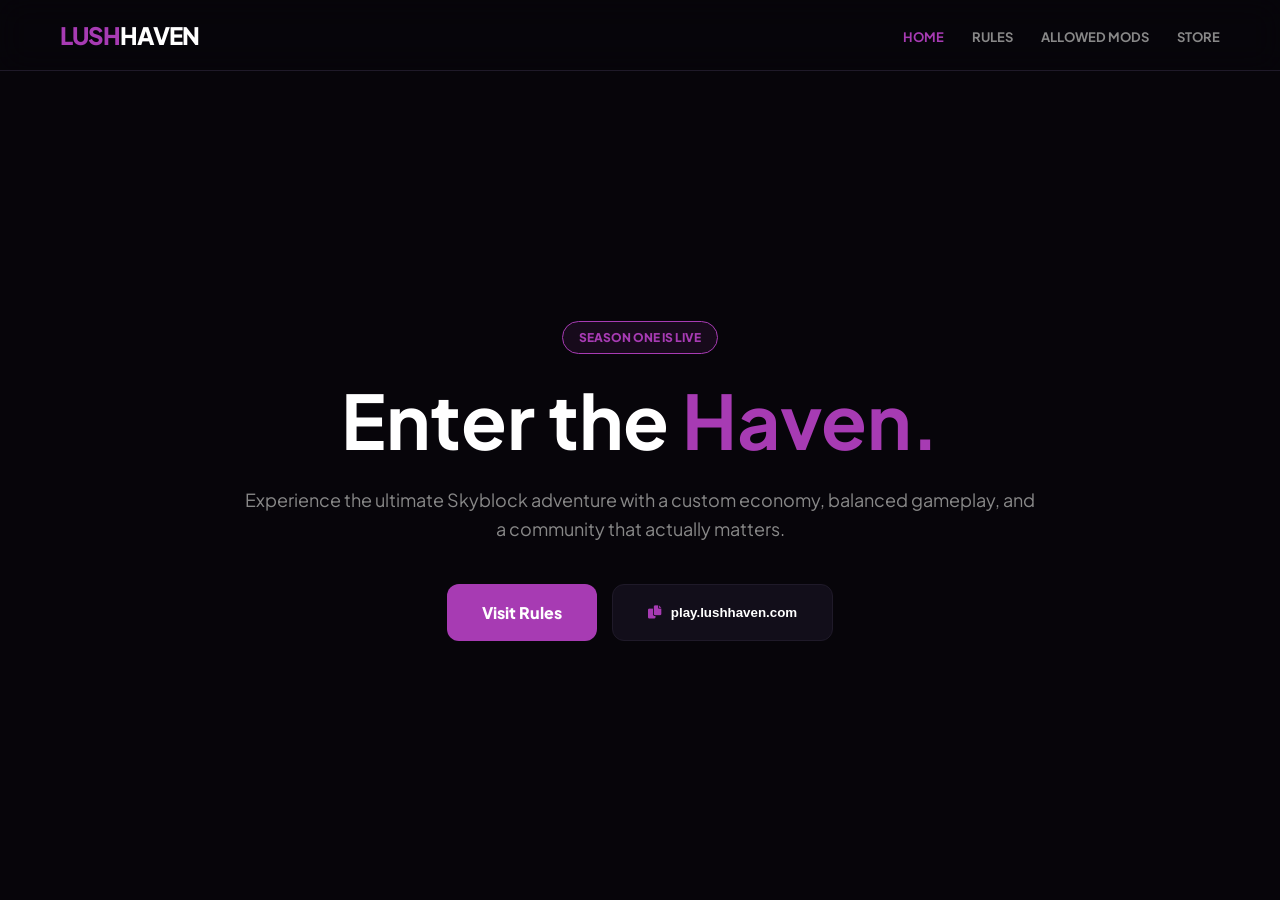
==== index.html @ f46dfab7 "Update index.html" ====
<!DOCTYPE html>
<html lang="en">
<head>
    <meta charset="UTF-8">
    <title>LushHaven | Home</title>
    <link rel="stylesheet" href="style.css">
    <link rel="stylesheet" href="https://cdnjs.cloudflare.com/ajax/libs/font-awesome/6.0.0/css/all.min.css">
</head>
<body>
<header>
    <div class="nav">
        <div class="logo"><span>LUSH</span>HAVEN</div>
        <div class="links">
            <a href="index.html" class="active">Home</a>
            <a href="rules.html">Rules</a>
            <a href="mods.html">Allowed Mods</a>
            <a href="https://lushhaven.tebex.io/">Store</a>
        </div>
    </div>
</header>
<main class="main-wrapper">
    <section class="hero-section">
        <div class="badge">SEASON ONE IS LIVE</div>
        <h1>Enter the <span>Haven.</span></h1>
        <p>Experience the ultimate Skyblock adventure with a custom economy, balanced gameplay, and a community that actually matters.</p>
        <div class="hero-btns">
            <a href="rules.html" class="btn-main">Visit Rules</a>
            <button class="btn-ip" onclick="copyIP()">
                <i class="fas fa-copy"></i>
                <span id="ipDisplay">play.lushhaven.com</span>
            </button>
        </div>
    </section>
</main>

<script>
    function copyIP() {
        const ip = "play.lushhaven.com";
        navigator.clipboard.writeText(ip);
        const display = document.getElementById('ipDisplay');
        display.innerText = "Copied!";
        setTimeout(() => { display.innerText = ip; }, 2000);
    }
</script>
</body>
</html>
---- style.css ----
@import url('https://fonts.googleapis.com/css2?family=Plus+Jakarta+Sans:wght@400;600;800&display=swap');

:root {
    --bg: #07050a;
    --card: #120e1a;
    --accent: #a73bb3;
    --text: #e0e0e0;
    --success: #2ecc71;
    --warning: #f1c40f;
    --danger: #e74c3c;
}

* { margin: 0; padding: 0; box-sizing: border-box; }

body {
    background-color: var(--bg);
    color: var(--text);
    font-family: 'Plus Jakarta Sans', sans-serif;
}

/* --- Navigation --- */
header {
    background: rgba(7, 5, 10, 0.8);
    backdrop-filter: blur(15px);
    border-bottom: 1px solid #1f1a29;
    position: sticky;
    top: 0;
    z-index: 1000;
}
.nav { max-width: 1200px; margin: 0 auto; display: flex; justify-content: space-between; padding: 20px; align-items: center; }
.logo { font-weight: 800; font-size: 24px; color: #ffffff; letter-spacing: -1px; }
.logo span { color: var(--accent); }
.links a { color: #888; text-decoration: none; margin-left: 25px; font-weight: 700; font-size: 13px; text-transform: uppercase; transition: 0.3s; }
.links a.active, .links a:hover { color: var(--accent); }

/* --- Hero (Index) --- */
.main-wrapper { min-height: calc(100vh - 80px); display: flex; flex-direction: column; justify-content: center; align-items: center; padding: 40px 20px; text-align: center; }
.badge { background: rgba(167, 59, 179, 0.1); color: var(--accent); padding: 8px 16px; border-radius: 50px; font-size: 12px; font-weight: 800; border: 1px solid var(--accent); margin-bottom: 25px; display: inline-block; }
.hero-section { max-width: 800px; }
.hero-section h1 { font-size: clamp(40px, 8vw, 75px); color: #fff; line-height: 1.1; margin-bottom: 25px; }
.hero-section h1 span { color: var(--accent); }
.hero-section p { font-size: 18px; color: #888; margin-bottom: 40px; line-height: 1.6; }

/* --- Button Grouping --- */
.hero-btns { display: flex; gap: 15px; justify-content: center; flex-wrap: wrap; }
.btn-main { background: var(--accent); color: #fff; padding: 18px 35px; border-radius: 12px; text-decoration: none; font-weight: 800; transition: 0.3s; cursor: pointer; border: none; font-family: inherit; }
.btn-ip { background: var(--card); color: #fff; border: 1px solid #1f1a29; padding: 18px 35px; border-radius: 12px; font-weight: 800; cursor: pointer; transition: 0.3s; display: flex; align-items: center; gap: 10px; }
.btn-ip:hover { border-color: var(--accent); background: #1a1425; }
.btn-ip i { color: var(--accent); }

/* --- Grids --- */
.container { max-width: 1100px; margin: 0 auto; padding: 60px 20px; }
.rules-header { text-align: center; margin-bottom: 50px; }
.rules-header h1 { font-size: 40px; color: #fff; margin-bottom: 10px; }
.rules-header h1 span { color: var(--accent); }
.tier-title { font-size: 12px; text-transform: uppercase; letter-spacing: 3px; margin: 40px 0 20px; font-weight: 800; display: flex; align-items: center; gap: 10px; }
.tier-title::after { content: ""; height: 1px; flex: 1; background: #1f1a29; }
.rule-grid { display: grid; grid-template-columns: repeat(auto-fill, minmax(280px, 1fr)); gap: 15px; }
.rule-node { background: var(--card); border: 1px solid #1f1a29; padding: 25px; border-radius: 15px; cursor: pointer; font-weight: 700; transition: 0.3s; text-align: center; }
.rule-node:hover { border-color: var(--accent); transform: translateY(-5px); }

/* --- Status & Modals --- */
.status-green-bg { border-bottom: 3px solid var(--success) !important; color: var(--success); }
.status-yellow-bg { border-bottom: 3px solid var(--warning) !important; color: var(--warning); }
.status-red-bg { border-bottom: 3px solid var(--danger) !important; color: var(--danger); }
.modal { display: none; position: fixed; z-index: 2000; left: 0; top: 0; width: 100%; height: 100%; background: rgba(0,0,0,0.9); backdrop-filter: blur(10px); justify-content: center; align-items: center; }
.modal-content { background: #120e1a; padding: 40px; border-radius: 20px; width: 90%; max-width: 500px; border: 1px solid #2a2438; text-align: center; }
.punishment-banner { padding: 20px; border-radius: 12px; margin: 20px 0; text-align: left; background: rgba(255,255,255,0.05); }
.banner-label { font-size: 10px; font-weight: 900; opacity: 0.6; display: block; margin-bottom: 5px; }
.banner-steps { font-weight: 700; color: #fff; }
.btn-close { background: var(--accent); color: #fff; border: none; padding: 12px 30px; border-radius: 8px; font-weight: 800; cursor: pointer; margin-top: 10px; }
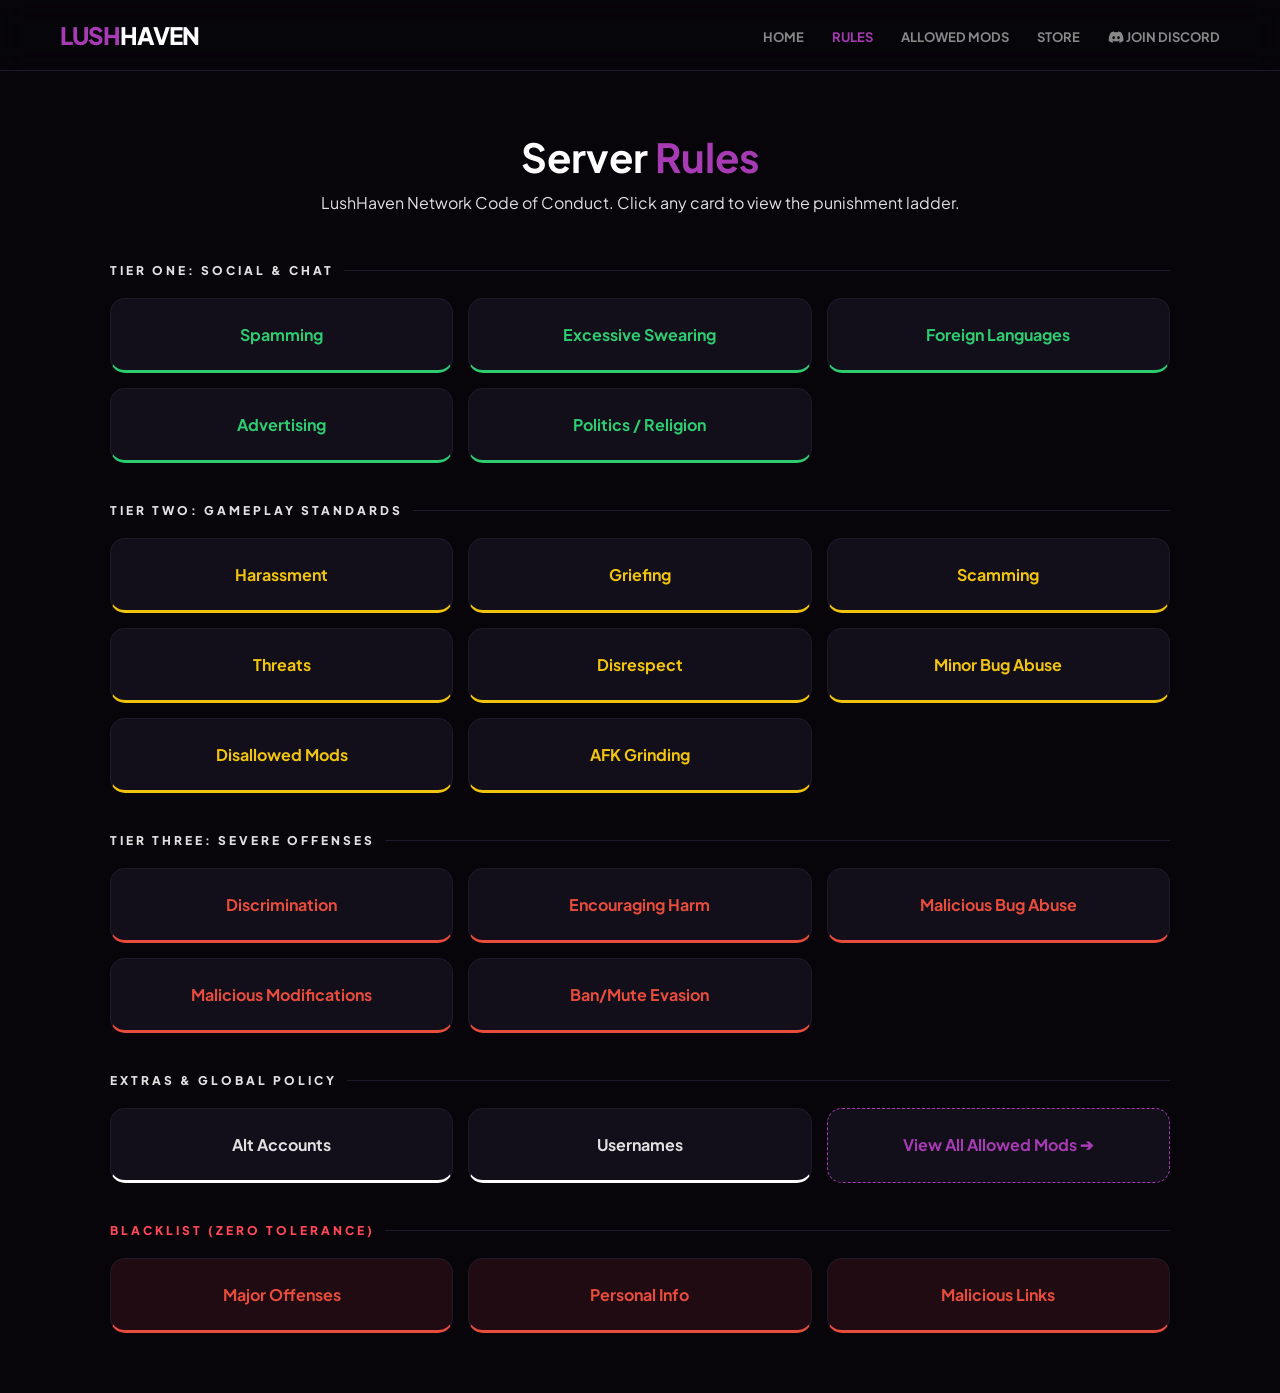
==== commit a7d01d7e: "Update index.html" ====
--- a/index.html
+++ b/index.html
@@ -2,45 +2,109 @@
 <html lang="en">
 <head>
     <meta charset="UTF-8">
-    <title>LushHaven | Home</title>
+    <meta name="viewport" content="width=device-width, initial-scale=1.0">
+    <title>LushHaven | Official Rules</title>
     <link rel="stylesheet" href="style.css">
     <link rel="stylesheet" href="https://cdnjs.cloudflare.com/ajax/libs/font-awesome/6.0.0/css/all.min.css">
 </head>
 <body>
+
 <header>
     <div class="nav">
         <div class="logo"><span>LUSH</span>HAVEN</div>
         <div class="links">
-            <a href="index.html" class="active">Home</a>
-            <a href="rules.html">Rules</a>
+            <a href="index.html">Home</a>
+            <a href="rules.html" class="active">Rules</a>
             <a href="mods.html">Allowed Mods</a>
             <a href="https://lushhaven.tebex.io/">Store</a>
+            <a href="https://discord.gg/yourlink" class="discord-btn" target="_blank">
+                <i class="fab fa-discord"></i> Join Discord
+            </a>
         </div>
     </div>
 </header>
-<main class="main-wrapper">
-    <section class="hero-section">
-        <div class="badge">SEASON ONE IS LIVE</div>
-        <h1>Enter the <span>Haven.</span></h1>
-        <p>Experience the ultimate Skyblock adventure with a custom economy, balanced gameplay, and a community that actually matters.</p>
-        <div class="hero-btns">
-            <a href="rules.html" class="btn-main">Visit Rules</a>
-            <button class="btn-ip" onclick="copyIP()">
-                <i class="fas fa-copy"></i>
-                <span id="ipDisplay">play.lushhaven.com</span>
-            </button>
+
+<div class="container">
+    <div class="rules-header">
+        <h1>Server <span>Rules</span></h1>
+        <p>LushHaven Network Code of Conduct. Click any card to view the punishment ladder.</p>
+    </div>
+
+    <h2 class="tier-title status-green">Tier One: Social & Chat</h2>
+    <div class="rule-grid">
+        <div class="rule-node status-green-bg" onclick="openPop('Spamming', 'Character, command, or chat spam.', 'Warn ➔ 1h Mute ➔ 24h Mute ➔ 24h Ban')">Spamming</div>
+        <div class="rule-node status-green-bg" onclick="openPop('Excessive Swearing', 'Vulgarity or bypassing filters.', 'Warn ➔ 6h Mute ➔ 12h Mute ➔ 1d Ban')">Excessive Swearing</div>
+        <div class="rule-node status-green-bg" onclick="openPop('Foreign Languages', 'Public chat must be in English.', 'Warn ➔ 12h Mute ➔ 24h Ban')">Foreign Languages</div>
+        <div class="rule-node status-green-bg" onclick="openPop('Advertising', 'Promoting other servers or services.', 'Warn ➔ 12h Mute ➔ 24h Mute')">Advertising</div>
+        <div class="rule-node status-green-bg" onclick="openPop('Politics & Religion', 'Sensitive discussions that cause drama.', 'Follow Spamming Ladder')">Politics / Religion</div>
+    </div>
+
+    <h2 class="tier-title status-yellow">Tier Two: Gameplay Standards</h2>
+    <div class="rule-grid">
+        <div class="rule-node status-yellow-bg" onclick="openPop('Harassment', 'Targeted negativity or bullying.', 'Warn ➔ 24h Mute ➔ 24d Ban')">Harassment</div>
+        <div class="rule-node status-yellow-bg" onclick="openPop('Griefing', 'Destroying builds or stealing items.', '24h Ban ➔ 48h Ban ➔ Perm Ban')">Griefing</div>
+        <div class="rule-node status-yellow-bg" onclick="openPop('Scamming', 'Failure to deliver trades or AH fraud.', '12h Ban ➔ 24h Ban ➔ Perm Ban')">Scamming</div>
+        <div class="rule-node status-yellow-bg" onclick="openPop('Threats', 'Verbal threats against players.', '12h Mute ➔ 24h Mute ➔ Perm Mute')">Threats</div>
+        <div class="rule-node status-yellow-bg" onclick="openPop('Disrespect', 'General toxicity toward players or staff.', '12h Mute ➔ 24h Mute ➔ 24h Ban')">Disrespect</div>
+        <div class="rule-node status-yellow-bg" onclick="openPop('Non-Malicious Bug Abuse', 'Exploiting minor glitches.', 'Warn ➔ 12h Ban ➔ 24h Ban ➔ 48h Ban')">Minor Bug Abuse</div>
+        <div class="rule-node status-yellow-bg" onclick="openPop('Non-Malicious Mods', 'Disallowed mods with no malicious intent.', 'Warn ➔ 12h Ban ➔ 24h Ban ➔ 48h Ban')">Disallowed Mods</div>
+        <div class="rule-node status-yellow-bg" onclick="openPop('AFK Grinding', 'Using auto-clickers or weights to farm.', '1h Ban ➔ 12h Ban ➔ 24h Ban ➔ 48h Ban')">AFK Grinding</div>
+    </div>
+
+    <h2 class="tier-title status-red">Tier Three: Severe Offenses</h2>
+    <div class="rule-grid">
+        <div class="rule-node status-red-bg" onclick="openPop('Discrimination', 'Hate speech based on identity.', '7d Ban ➔ 14d Ban ➔ 30d Ban')">Discrimination</div>
+        <div class="rule-node status-red-bg" onclick="openPop('Self Harm', 'Encouraging self-harm or violence.', '7d Ban ➔ 14d Ban ➔ 30d Ban')">Encouraging Harm</div>
+        <div class="rule-node status-red-bg" onclick="openPop('Malicious Exploits', 'Exploiting major game-breaking bugs.', '7d Ban ➔ 14d Ban ➔ 30d Ban')">Malicious Bug Abuse</div>
+        <div class="rule-node status-red-bg" onclick="openPop('Malicious Mods', 'Hacked clients, X-ray, or flight.', '7d Ban ➔ 14d Ban ➔ 30d Ban')">Malicious Modifications</div>
+        <div class="rule-node status-red-bg" onclick="openPop('Evasion', 'Avoiding active mutes or bans.', 'Perm IP Ban / Perm Mute')">Ban/Mute Evasion</div>
+    </div>
+
+    <h2 class="tier-title">Extras & Global Policy</h2>
+    <div class="rule-grid">
+        <div class="rule-node" style="border-bottom: 3px solid #fff;" onclick="openPop('Alt Limit', 'Limit is 3 per IP. Multi-users must verify via ticket.', 'Warn ➔ 30d Ban ➔ Perm Ban')">Alt Accounts</div>
+        <div class="rule-node" style="border-bottom: 3px solid #fff;" onclick="openPop('Usernames', 'Inappropriate or offensive names.', 'Ban (Appealable once changed)')">Usernames</div>
+        <a href="mods.html" class="rule-node" style="text-decoration: none; color: var(--accent); border: 1px dashed var(--accent);">View All Allowed Mods ➔</a>
+    </div>
+
+    <h2 class="tier-title" style="color: #ff4757;">Blacklist (Zero Tolerance)</h2>
+    <div class="rule-grid">
+        <div class="rule-node status-red-bg" style="background: rgba(255, 71, 87, 0.1);" onclick="openPop('Blacklist', 'Doxing, DDoS, Blackmail, or Extreme Abuse.', 'Immediate Permanent Blacklist')">Major Offenses</div>
+        <div class="rule-node status-red-bg" style="background: rgba(255, 71, 87, 0.1);" onclick="openPop('Data Sharing', 'Sharing personal real-life info of others.', 'Immediate Permanent Blacklist')">Personal Info</div>
+        <div class="rule-node status-red-bg" style="background: rgba(255, 71, 87, 0.1);" onclick="openPop('Links', 'Sending IP loggers or malicious links.', 'Immediate Permanent Blacklist')">Malicious Links</div>
+    </div>
+</div>
+
+<div id="m" class="modal">
+    <div class="modal-content">
+        <h2 id="mT"></h2>
+        <p id="mD" style="margin: 20px 0; color: #888;"></p>
+        <div id="mB" class="punishment-banner">
+            <span class="banner-label">PUNISHMENT LADDER</span>
+            <span id="mS" class="banner-steps"></span>
         </div>
-    </section>
-</main>
+        <button class="btn-close" onclick="closePop()">Close</button>
+    </div>
+</div>
 
 <script>
-    function copyIP() {
-        const ip = "play.lushhaven.com";
-        navigator.clipboard.writeText(ip);
-        const display = document.getElementById('ipDisplay');
-        display.innerText = "Copied!";
-        setTimeout(() => { display.innerText = ip; }, 2000);
+    function openPop(t, d, s) {
+        document.getElementById('mT').innerText = t;
+        document.getElementById('mD').innerText = d;
+        document.getElementById('mS').innerText = s;
+        const source = event.currentTarget;
+        const banner = document.getElementById('mB');
+        
+        // Dynamic banner color based on card class
+        banner.className = "punishment-banner " + 
+            (source.classList.contains('status-green-bg') ? 'status-green-bg' : 
+             source.classList.contains('status-yellow-bg') ? 'status-yellow-bg' : 'status-red-bg');
+        
+        document.getElementById('m').style.display = 'flex';
     }
+    function closePop() { document.getElementById('m').style.display = 'none'; }
+    window.onclick = (e) => { if (e.target == document.getElementById('m')) closePop(); }
 </script>
+
 </body>
 </html>
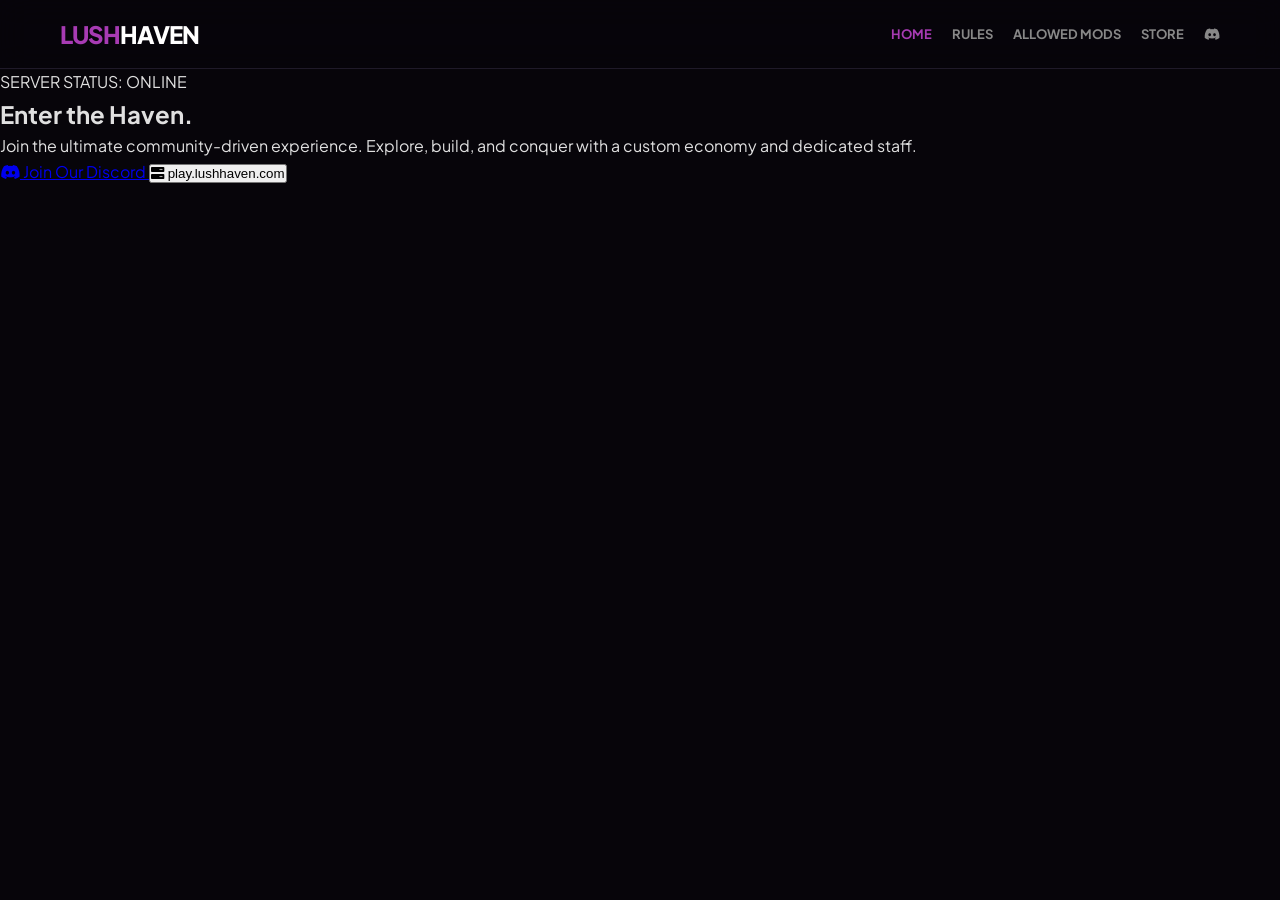
==== commit d4d770d9: "Update index.html" ====
--- a/index.html
+++ b/index.html
@@ -3,7 +3,7 @@
 <head>
     <meta charset="UTF-8">
     <meta name="viewport" content="width=device-width, initial-scale=1.0">
-    <title>LushHaven | Official Rules</title>
+    <title>LushHaven | Home</title>
     <link rel="stylesheet" href="style.css">
     <link rel="stylesheet" href="https://cdnjs.cloudflare.com/ajax/libs/font-awesome/6.0.0/css/all.min.css">
 </head>
@@ -13,97 +13,44 @@
     <div class="nav">
         <div class="logo"><span>LUSH</span>HAVEN</div>
         <div class="links">
-            <a href="index.html">Home</a>
-            <a href="rules.html" class="active">Rules</a>
+            <a href="index.html" class="active">Home</a>
+            <a href="rules.html">Rules</a>
             <a href="mods.html">Allowed Mods</a>
             <a href="https://lushhaven.tebex.io/">Store</a>
-            <a href="https://discord.gg/yourlink" class="discord-btn" target="_blank">
-                <i class="fab fa-discord"></i> Join Discord
+            <a href="https://discord.gg/yourlink" class="nav-discord" target="_blank">
+                <i class="fab fa-discord"></i>
             </a>
         </div>
     </div>
 </header>
 
-<div class="container">
-    <div class="rules-header">
-        <h1>Server <span>Rules</span></h1>
-        <p>LushHaven Network Code of Conduct. Click any card to view the punishment ladder.</p>
-    </div>
-
-    <h2 class="tier-title status-green">Tier One: Social & Chat</h2>
-    <div class="rule-grid">
-        <div class="rule-node status-green-bg" onclick="openPop('Spamming', 'Character, command, or chat spam.', 'Warn ➔ 1h Mute ➔ 24h Mute ➔ 24h Ban')">Spamming</div>
-        <div class="rule-node status-green-bg" onclick="openPop('Excessive Swearing', 'Vulgarity or bypassing filters.', 'Warn ➔ 6h Mute ➔ 12h Mute ➔ 1d Ban')">Excessive Swearing</div>
-        <div class="rule-node status-green-bg" onclick="openPop('Foreign Languages', 'Public chat must be in English.', 'Warn ➔ 12h Mute ➔ 24h Ban')">Foreign Languages</div>
-        <div class="rule-node status-green-bg" onclick="openPop('Advertising', 'Promoting other servers or services.', 'Warn ➔ 12h Mute ➔ 24h Mute')">Advertising</div>
-        <div class="rule-node status-green-bg" onclick="openPop('Politics & Religion', 'Sensitive discussions that cause drama.', 'Follow Spamming Ladder')">Politics / Religion</div>
-    </div>
-
-    <h2 class="tier-title status-yellow">Tier Two: Gameplay Standards</h2>
-    <div class="rule-grid">
-        <div class="rule-node status-yellow-bg" onclick="openPop('Harassment', 'Targeted negativity or bullying.', 'Warn ➔ 24h Mute ➔ 24d Ban')">Harassment</div>
-        <div class="rule-node status-yellow-bg" onclick="openPop('Griefing', 'Destroying builds or stealing items.', '24h Ban ➔ 48h Ban ➔ Perm Ban')">Griefing</div>
-        <div class="rule-node status-yellow-bg" onclick="openPop('Scamming', 'Failure to deliver trades or AH fraud.', '12h Ban ➔ 24h Ban ➔ Perm Ban')">Scamming</div>
-        <div class="rule-node status-yellow-bg" onclick="openPop('Threats', 'Verbal threats against players.', '12h Mute ➔ 24h Mute ➔ Perm Mute')">Threats</div>
-        <div class="rule-node status-yellow-bg" onclick="openPop('Disrespect', 'General toxicity toward players or staff.', '12h Mute ➔ 24h Mute ➔ 24h Ban')">Disrespect</div>
-        <div class="rule-node status-yellow-bg" onclick="openPop('Non-Malicious Bug Abuse', 'Exploiting minor glitches.', 'Warn ➔ 12h Ban ➔ 24h Ban ➔ 48h Ban')">Minor Bug Abuse</div>
-        <div class="rule-node status-yellow-bg" onclick="openPop('Non-Malicious Mods', 'Disallowed mods with no malicious intent.', 'Warn ➔ 12h Ban ➔ 24h Ban ➔ 48h Ban')">Disallowed Mods</div>
-        <div class="rule-node status-yellow-bg" onclick="openPop('AFK Grinding', 'Using auto-clickers or weights to farm.', '1h Ban ➔ 12h Ban ➔ 24h Ban ➔ 48h Ban')">AFK Grinding</div>
-    </div>
-
-    <h2 class="tier-title status-red">Tier Three: Severe Offenses</h2>
-    <div class="rule-grid">
-        <div class="rule-node status-red-bg" onclick="openPop('Discrimination', 'Hate speech based on identity.', '7d Ban ➔ 14d Ban ➔ 30d Ban')">Discrimination</div>
-        <div class="rule-node status-red-bg" onclick="openPop('Self Harm', 'Encouraging self-harm or violence.', '7d Ban ➔ 14d Ban ➔ 30d Ban')">Encouraging Harm</div>
-        <div class="rule-node status-red-bg" onclick="openPop('Malicious Exploits', 'Exploiting major game-breaking bugs.', '7d Ban ➔ 14d Ban ➔ 30d Ban')">Malicious Bug Abuse</div>
-        <div class="rule-node status-red-bg" onclick="openPop('Malicious Mods', 'Hacked clients, X-ray, or flight.', '7d Ban ➔ 14d Ban ➔ 30d Ban')">Malicious Modifications</div>
-        <div class="rule-node status-red-bg" onclick="openPop('Evasion', 'Avoiding active mutes or bans.', 'Perm IP Ban / Perm Mute')">Ban/Mute Evasion</div>
-    </div>
-
-    <h2 class="tier-title">Extras & Global Policy</h2>
-    <div class="rule-grid">
-        <div class="rule-node" style="border-bottom: 3px solid #fff;" onclick="openPop('Alt Limit', 'Limit is 3 per IP. Multi-users must verify via ticket.', 'Warn ➔ 30d Ban ➔ Perm Ban')">Alt Accounts</div>
-        <div class="rule-node" style="border-bottom: 3px solid #fff;" onclick="openPop('Usernames', 'Inappropriate or offensive names.', 'Ban (Appealable once changed)')">Usernames</div>
-        <a href="mods.html" class="rule-node" style="text-decoration: none; color: var(--accent); border: 1px dashed var(--accent);">View All Allowed Mods ➔</a>
-    </div>
-
-    <h2 class="tier-title" style="color: #ff4757;">Blacklist (Zero Tolerance)</h2>
-    <div class="rule-grid">
-        <div class="rule-node status-red-bg" style="background: rgba(255, 71, 87, 0.1);" onclick="openPop('Blacklist', 'Doxing, DDoS, Blackmail, or Extreme Abuse.', 'Immediate Permanent Blacklist')">Major Offenses</div>
-        <div class="rule-node status-red-bg" style="background: rgba(255, 71, 87, 0.1);" onclick="openPop('Data Sharing', 'Sharing personal real-life info of others.', 'Immediate Permanent Blacklist')">Personal Info</div>
-        <div class="rule-node status-red-bg" style="background: rgba(255, 71, 87, 0.1);" onclick="openPop('Links', 'Sending IP loggers or malicious links.', 'Immediate Permanent Blacklist')">Malicious Links</div>
-    </div>
-</div>
-
-<div id="m" class="modal">
-    <div class="modal-content">
-        <h2 id="mT"></h2>
-        <p id="mD" style="margin: 20px 0; color: #888;"></p>
-        <div id="mB" class="punishment-banner">
-            <span class="banner-label">PUNISHMENT LADDER</span>
-            <span id="mS" class="banner-steps"></span>
+<main class="hero-container">
+    <section class="hero-content">
+        <div class="badge">SERVER STATUS: ONLINE</div>
+        <h1>Enter the <span>Haven.</span></h1>
+        <p>Join the ultimate community-driven experience. Explore, build, and conquer with a custom economy and dedicated staff.</p>
+        
+        <div class="hero-actions">
+            <a href="https://discord.gg/yourlink" class="btn-discord-main" target="_blank">
+                <i class="fab fa-discord"></i> Join Our Discord
+            </a>
+            
+            <button class="btn-copy-ip" onclick="copyIP()">
+                <i class="fas fa-server"></i>
+                <span id="ipText">play.lushhaven.com</span>
+            </button>
         </div>
-        <button class="btn-close" onclick="closePop()">Close</button>
-    </div>
-</div>
+    </section>
+</main>
 
 <script>
-    function openPop(t, d, s) {
-        document.getElementById('mT').innerText = t;
-        document.getElementById('mD').innerText = d;
-        document.getElementById('mS').innerText = s;
-        const source = event.currentTarget;
-        const banner = document.getElementById('mB');
-        
-        // Dynamic banner color based on card class
-        banner.className = "punishment-banner " + 
-            (source.classList.contains('status-green-bg') ? 'status-green-bg' : 
-             source.classList.contains('status-yellow-bg') ? 'status-yellow-bg' : 'status-red-bg');
-        
-        document.getElementById('m').style.display = 'flex';
+    function copyIP() {
+        const ip = "play.lushhaven.com";
+        navigator.clipboard.writeText(ip);
+        const btnText = document.getElementById('ipText');
+        btnText.innerText = "IP Copied!";
+        setTimeout(() => { btnText.innerText = ip; }, 2000);
     }
-    function closePop() { document.getElementById('m').style.display = 'none'; }
-    window.onclick = (e) => { if (e.target == document.getElementById('m')) closePop(); }
 </script>
 
 </body>
--- a/style.css
+++ b/style.css
@@ -12,60 +12,60 @@
 
 * { margin: 0; padding: 0; box-sizing: border-box; }
 
-body {
-    background-color: var(--bg);
-    color: var(--text);
-    font-family: 'Plus Jakarta Sans', sans-serif;
-}
+body { background-color: var(--bg); color: var(--text); font-family: 'Plus Jakarta Sans', sans-serif; line-height: 1.6; }
 
 /* --- Navigation --- */
 header {
-    background: rgba(7, 5, 10, 0.8);
+    background: rgba(7, 5, 10, 0.9);
     backdrop-filter: blur(15px);
     border-bottom: 1px solid #1f1a29;
     position: sticky;
     top: 0;
     z-index: 1000;
 }
-.nav { max-width: 1200px; margin: 0 auto; display: flex; justify-content: space-between; padding: 20px; align-items: center; }
+.nav { max-width: 1200px; margin: 0 auto; display: flex; justify-content: space-between; padding: 15px 20px; align-items: center; }
 .logo { font-weight: 800; font-size: 24px; color: #ffffff; letter-spacing: -1px; }
 .logo span { color: var(--accent); }
-.links a { color: #888; text-decoration: none; margin-left: 25px; font-weight: 700; font-size: 13px; text-transform: uppercase; transition: 0.3s; }
+
+.links { display: flex; align-items: center; }
+.links a { color: #888; text-decoration: none; margin-left: 20px; font-weight: 700; font-size: 13px; text-transform: uppercase; transition: 0.3s; }
 .links a.active, .links a:hover { color: var(--accent); }
 
-/* --- Hero (Index) --- */
-.main-wrapper { min-height: calc(100vh - 80px); display: flex; flex-direction: column; justify-content: center; align-items: center; padding: 40px 20px; text-align: center; }
-.badge { background: rgba(167, 59, 179, 0.1); color: var(--accent); padding: 8px 16px; border-radius: 50px; font-size: 12px; font-weight: 800; border: 1px solid var(--accent); margin-bottom: 25px; display: inline-block; }
-.hero-section { max-width: 800px; }
-.hero-section h1 { font-size: clamp(40px, 8vw, 75px); color: #fff; line-height: 1.1; margin-bottom: 25px; }
-.hero-section h1 span { color: var(--accent); }
-.hero-section p { font-size: 18px; color: #888; margin-bottom: 40px; line-height: 1.6; }
+/* Discord Button */
+.discord-btn {
+    background: #5865F2 !important;
+    color: #fff !important;
+    padding: 10px 18px !important;
+    border-radius: 8px;
+    display: inline-flex;
+    align-items: center;
+    gap: 8px;
+    text-transform: none !important;
+}
+.discord-btn:hover { background: #4752c4 !important; transform: translateY(-2px); }
 
-/* --- Button Grouping --- */
-.hero-btns { display: flex; gap: 15px; justify-content: center; flex-wrap: wrap; }
-.btn-main { background: var(--accent); color: #fff; padding: 18px 35px; border-radius: 12px; text-decoration: none; font-weight: 800; transition: 0.3s; cursor: pointer; border: none; font-family: inherit; }
-.btn-ip { background: var(--card); color: #fff; border: 1px solid #1f1a29; padding: 18px 35px; border-radius: 12px; font-weight: 800; cursor: pointer; transition: 0.3s; display: flex; align-items: center; gap: 10px; }
-.btn-ip:hover { border-color: var(--accent); background: #1a1425; }
-.btn-ip i { color: var(--accent); }
-
-/* --- Grids --- */
+/* --- Containers & Rules --- */
 .container { max-width: 1100px; margin: 0 auto; padding: 60px 20px; }
 .rules-header { text-align: center; margin-bottom: 50px; }
-.rules-header h1 { font-size: 40px; color: #fff; margin-bottom: 10px; }
+.rules-header h1 { font-size: 42px; color: #fff; margin-bottom: 10px; }
 .rules-header h1 span { color: var(--accent); }
+
 .tier-title { font-size: 12px; text-transform: uppercase; letter-spacing: 3px; margin: 40px 0 20px; font-weight: 800; display: flex; align-items: center; gap: 10px; }
 .tier-title::after { content: ""; height: 1px; flex: 1; background: #1f1a29; }
+
 .rule-grid { display: grid; grid-template-columns: repeat(auto-fill, minmax(280px, 1fr)); gap: 15px; }
 .rule-node { background: var(--card); border: 1px solid #1f1a29; padding: 25px; border-radius: 15px; cursor: pointer; font-weight: 700; transition: 0.3s; text-align: center; }
-.rule-node:hover { border-color: var(--accent); transform: translateY(-5px); }
+.rule-node:hover { border-color: var(--accent); transform: translateY(-5px); box-shadow: 0 10px 20px rgba(0,0,0,0.3); }
 
-/* --- Status & Modals --- */
-.status-green-bg { border-bottom: 3px solid var(--success) !important; color: var(--success); }
-.status-yellow-bg { border-bottom: 3px solid var(--warning) !important; color: var(--warning); }
-.status-red-bg { border-bottom: 3px solid var(--danger) !important; color: var(--danger); }
+/* --- Status Colors --- */
+.status-green-bg { border-bottom: 3px solid var(--success) !important; }
+.status-yellow-bg { border-bottom: 3px solid var(--warning) !important; }
+.status-red-bg { border-bottom: 3px solid var(--danger) !important; }
+
+/* --- Modals --- */
 .modal { display: none; position: fixed; z-index: 2000; left: 0; top: 0; width: 100%; height: 100%; background: rgba(0,0,0,0.9); backdrop-filter: blur(10px); justify-content: center; align-items: center; }
 .modal-content { background: #120e1a; padding: 40px; border-radius: 20px; width: 90%; max-width: 500px; border: 1px solid #2a2438; text-align: center; }
-.punishment-banner { padding: 20px; border-radius: 12px; margin: 20px 0; text-align: left; background: rgba(255,255,255,0.05); }
+.punishment-banner { padding: 20px; border-radius: 12px; margin: 20px 0; text-align: left; background: rgba(255,255,255,0.05); border-left: 4px solid var(--accent); }
 .banner-label { font-size: 10px; font-weight: 900; opacity: 0.6; display: block; margin-bottom: 5px; }
 .banner-steps { font-weight: 700; color: #fff; }
-.btn-close { background: var(--accent); color: #fff; border: none; padding: 12px 30px; border-radius: 8px; font-weight: 800; cursor: pointer; margin-top: 10px; }
+.btn-close { background: var(--accent); color: #fff; border: none; padding: 12px 30px; border-radius: 8px; font-weight: 800; cursor: pointer; }
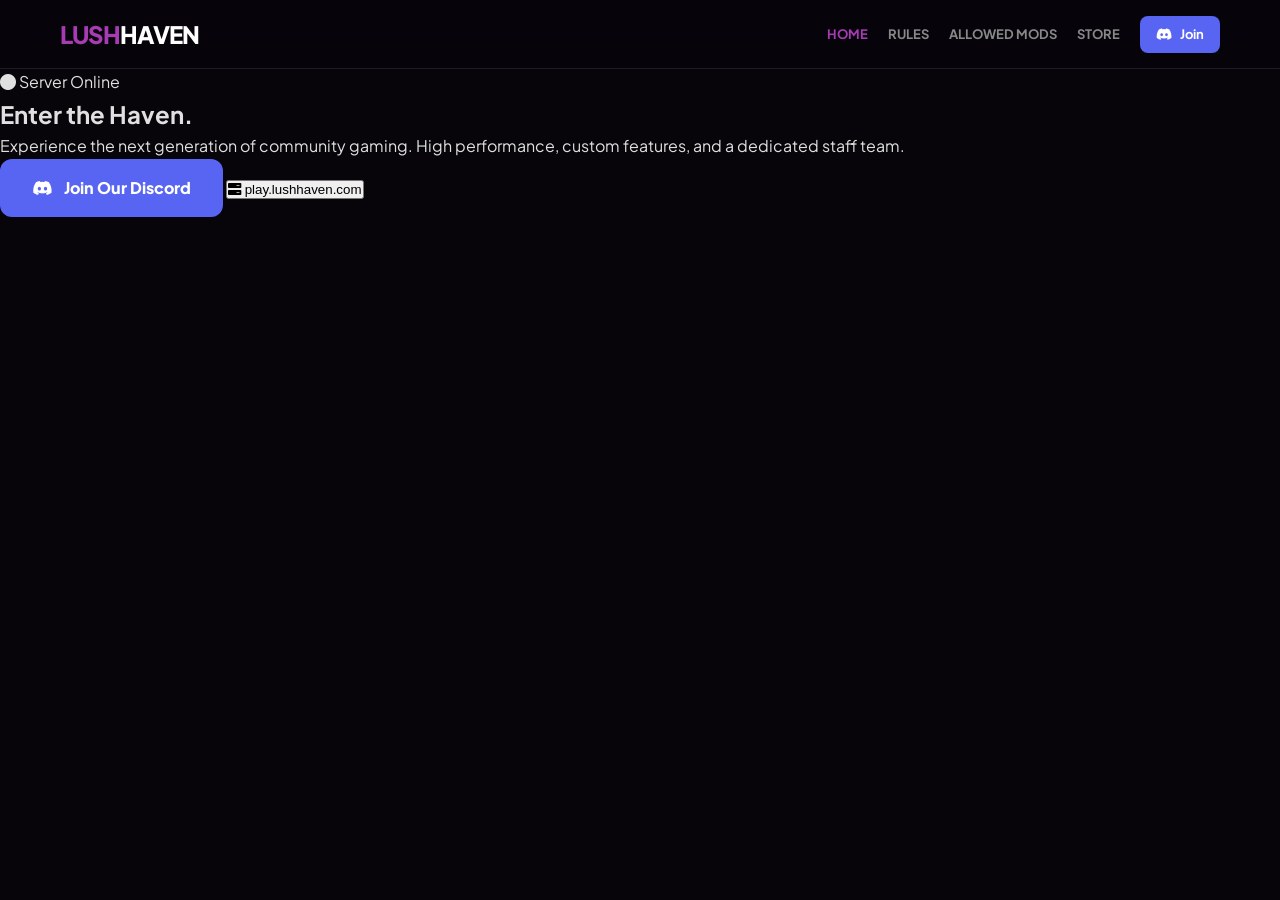
==== commit e48358d6: "Update index.html" ====
--- a/index.html
+++ b/index.html
@@ -17,39 +17,38 @@
             <a href="rules.html">Rules</a>
             <a href="mods.html">Allowed Mods</a>
             <a href="https://lushhaven.tebex.io/">Store</a>
-            <a href="https://discord.gg/yourlink" class="nav-discord" target="_blank">
-                <i class="fab fa-discord"></i>
+            <a href="https://discord.gg/uBe9tJNKxu" class="discord-btn-nav" target="_blank">
+                <i class="fab fa-discord"></i> Join
             </a>
         </div>
     </div>
 </header>
 
-<main class="hero-container">
-    <section class="hero-content">
-        <div class="badge">SERVER STATUS: ONLINE</div>
+<section class="hero">
+    <div class="hero-content">
+        <div class="status-badge"><i class="fas fa-circle"></i> Server Online</div>
         <h1>Enter the <span>Haven.</span></h1>
-        <p>Join the ultimate community-driven experience. Explore, build, and conquer with a custom economy and dedicated staff.</p>
+        <p>Experience the next generation of community gaming. High performance, custom features, and a dedicated staff team.</p>
         
-        <div class="hero-actions">
-            <a href="https://discord.gg/yourlink" class="btn-discord-main" target="_blank">
+        <div class="hero-btns">
+            <a href="https://discord.gg/uBe9tJNKxu" class="discord-btn-hero" target="_blank">
                 <i class="fab fa-discord"></i> Join Our Discord
             </a>
             
-            <button class="btn-copy-ip" onclick="copyIP()">
-                <i class="fas fa-server"></i>
-                <span id="ipText">play.lushhaven.com</span>
+            <button class="ip-btn" onclick="copyIP()">
+                <i class="fas fa-server"></i> <span id="ipText">play.lushhaven.com</span>
             </button>
         </div>
-    </section>
-</main>
+    </div>
+</section>
 
 <script>
     function copyIP() {
         const ip = "play.lushhaven.com";
         navigator.clipboard.writeText(ip);
-        const btnText = document.getElementById('ipText');
-        btnText.innerText = "IP Copied!";
-        setTimeout(() => { btnText.innerText = ip; }, 2000);
+        const text = document.getElementById('ipText');
+        text.innerText = "IP Copied!";
+        setTimeout(() => { text.innerText = ip; }, 2000);
     }
 </script>
 
--- a/style.css
+++ b/style.css
@@ -8,6 +8,7 @@
     --success: #2ecc71;
     --warning: #f1c40f;
     --danger: #e74c3c;
+    --discord: #5865F2; /* Official Discord Blurple */
 }
 
 * { margin: 0; padding: 0; box-sizing: border-box; }
@@ -27,22 +28,47 @@
 .logo { font-weight: 800; font-size: 24px; color: #ffffff; letter-spacing: -1px; }
 .logo span { color: var(--accent); }
 
-.links { display: flex; align-items: center; }
-.links a { color: #888; text-decoration: none; margin-left: 20px; font-weight: 700; font-size: 13px; text-transform: uppercase; transition: 0.3s; }
+.links { display: flex; align-items: center; gap: 20px; } /* Added gap for better spacing */
+.links a { color: #888; text-decoration: none; font-weight: 700; font-size: 13px; text-transform: uppercase; transition: 0.3s; }
 .links a.active, .links a:hover { color: var(--accent); }
 
-/* Discord Button */
-.discord-btn {
-    background: #5865F2 !important;
+/* --- Discord Buttons --- */
+
+/* Use this class for the button in the Navbar */
+.discord-btn-nav {
+    background: var(--discord) !important;
     color: #fff !important;
-    padding: 10px 18px !important;
+    padding: 8px 16px !important;
     border-radius: 8px;
     display: inline-flex;
     align-items: center;
     gap: 8px;
     text-transform: none !important;
+    font-size: 13px;
+    font-weight: 700;
+    transition: 0.3s ease;
 }
-.discord-btn:hover { background: #4752c4 !important; transform: translateY(-2px); }
+
+/* Use this class for a big button on the Homepage/Hero section */
+.discord-btn-hero {
+    background: var(--discord) !important;
+    color: #fff !important;
+    padding: 16px 32px !important;
+    border-radius: 12px;
+    display: inline-flex;
+    align-items: center;
+    gap: 12px;
+    text-decoration: none;
+    font-weight: 800;
+    font-size: 16px;
+    transition: 0.3s ease;
+}
+
+.discord-btn-nav:hover, .discord-btn-hero:hover {
+    background: #4752c4 !important; /* Slightly darker blurple on hover */
+    transform: translateY(-2px);
+    box-shadow: 0 5px 15px rgba(88, 101, 242, 0.4);
+}
 
 /* --- Containers & Rules --- */
 .container { max-width: 1100px; margin: 0 auto; padding: 60px 20px; }
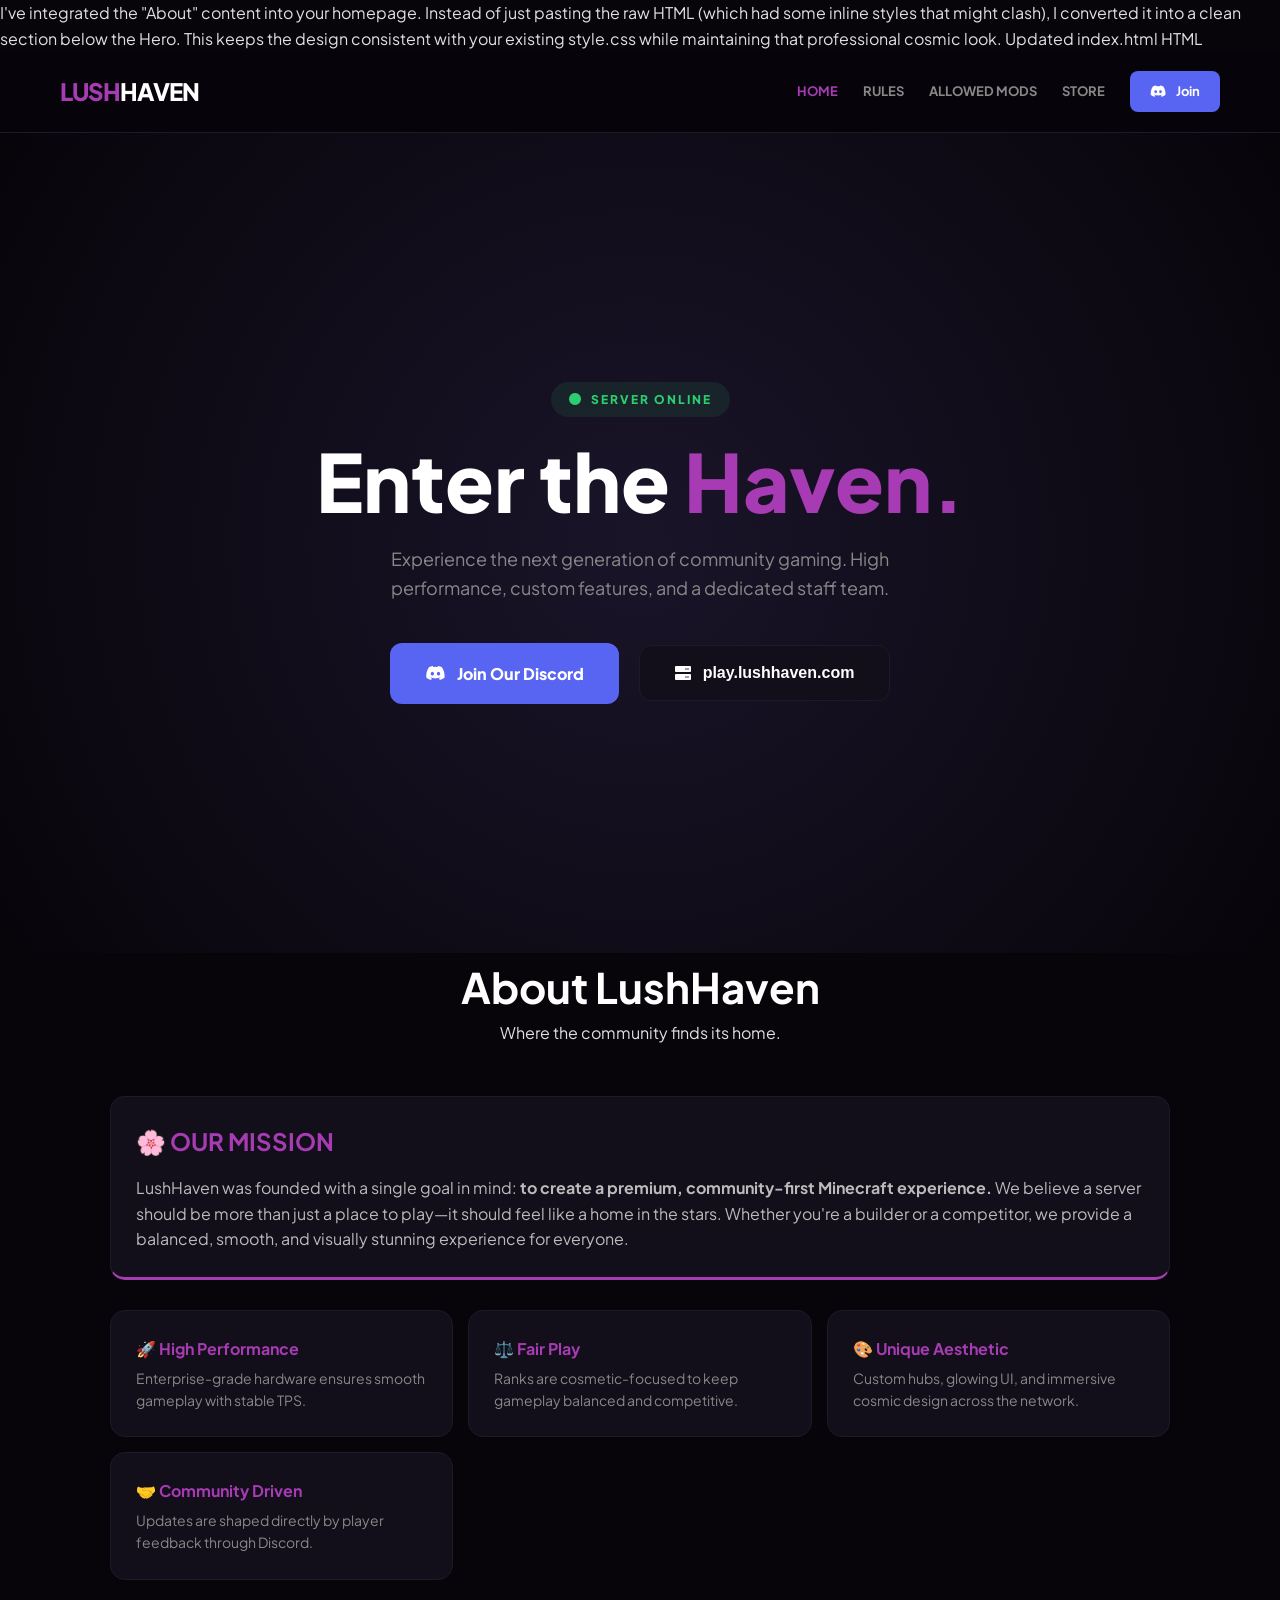
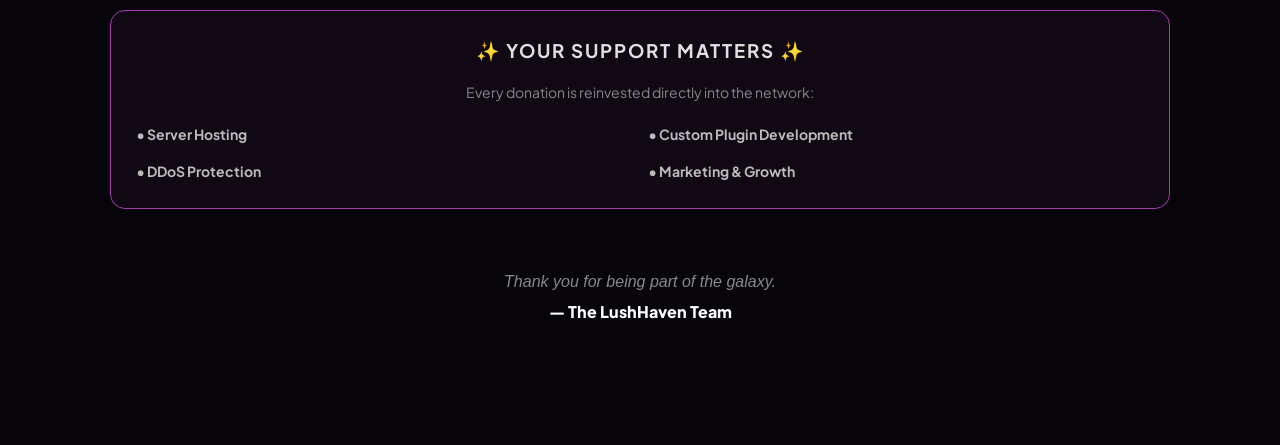
==== commit 4337aa0d: "Update index.html" ====
--- a/index.html
+++ b/index.html
@@ -1,3 +1,7 @@
+I've integrated the "About" content into your homepage. Instead of just pasting the raw HTML (which had some inline styles that might clash), I converted it into a clean section below the Hero. This keeps the design consistent with your existing style.css while maintaining that professional cosmic look.
+
+Updated index.html
+HTML
 <!DOCTYPE html>
 <html lang="en">
 <head>
@@ -42,6 +46,53 @@
     </div>
 </section>
 
+<div class="container" style="padding-top: 0;">
+    <div class="rules-header">
+        <h1>About <span>LushHaven</span></h1>
+        <p>Where the community finds its home.</p>
+    </div>
+
+    <div class="rule-node" style="cursor: default; text-align: left; margin-bottom: 30px; border-bottom: 3px solid var(--accent);">
+        <h2 style="color: var(--accent); margin-bottom: 15px;">🌸 OUR MISSION</h2>
+        <p style="font-weight: 400; color: #bbb;">LushHaven was founded with a single goal in mind: <strong>to create a premium, community-first Minecraft experience.</strong> We believe a server should be more than just a place to play—it should feel like a home in the stars. Whether you're a builder or a competitor, we provide a balanced, smooth, and visually stunning experience for everyone.</p>
+    </div>
+
+    <div class="rule-grid">
+        <div class="rule-node" style="cursor: default; text-align: left;">
+            <strong style="color: var(--accent); display: block; margin-bottom: 5px;">🚀 High Performance</strong>
+            <span style="font-size: 14px; color: #888; font-weight: 400;">Enterprise-grade hardware ensures smooth gameplay with stable TPS.</span>
+        </div>
+        <div class="rule-node" style="cursor: default; text-align: left;">
+            <strong style="color: var(--accent); display: block; margin-bottom: 5px;">⚖️ Fair Play</strong>
+            <span style="font-size: 14px; color: #888; font-weight: 400;">Ranks are cosmetic-focused to keep gameplay balanced and competitive.</span>
+        </div>
+        <div class="rule-node" style="cursor: default; text-align: left;">
+            <strong style="color: var(--accent); display: block; margin-bottom: 5px;">🎨 Unique Aesthetic</strong>
+            <span style="font-size: 14px; color: #888; font-weight: 400;">Custom hubs, glowing UI, and immersive cosmic design across the network.</span>
+        </div>
+        <div class="rule-node" style="cursor: default; text-align: left;">
+            <strong style="color: var(--accent); display: block; margin-bottom: 5px;">🤝 Community Driven</strong>
+            <span style="font-size: 14px; color: #888; font-weight: 400;">Updates are shaped directly by player feedback through Discord.</span>
+        </div>
+    </div>
+
+    <div class="rule-node" style="margin-top: 30px; cursor: default; background: rgba(167, 59, 179, 0.05); border: 1px solid var(--accent);">
+        <h3 style="text-transform: uppercase; letter-spacing: 2px; margin-bottom: 15px;">✨ Your Support Matters ✨</h3>
+        <p style="font-size: 14px; color: #888; margin-bottom: 20px; font-weight: 400;">Every donation is reinvested directly into the network:</p>
+        <div class="rule-grid" style="grid-template-columns: 1fr 1fr; border: none;">
+            <div style="font-size: 14px; color: #bbb; text-align: left;">• Server Hosting</div>
+            <div style="font-size: 14px; color: #bbb; text-align: left;">• Custom Plugin Development</div>
+            <div style="font-size: 14px; color: #bbb; text-align: left;">• DDoS Protection</div>
+            <div style="font-size: 14px; color: #bbb; text-align: left;">• Marketing & Growth</div>
+        </div>
+    </div>
+
+    <div style="text-align: center; margin-top: 60px; padding-bottom: 60px;">
+        <p style="color: #888; font-style: italic;">Thank you for being part of the galaxy.</p>
+        <p style="font-weight: 800; color: #fff; margin-top: 5px;">— The LushHaven Team</p>
+    </div>
+</div>
+
 <script>
     function copyIP() {
         const ip = "play.lushhaven.com";
--- a/style.css
+++ b/style.css
@@ -1,3 +1,4 @@
+/* --- Global Reset & Fonts --- */
 @import url('https://fonts.googleapis.com/css2?family=Plus+Jakarta+Sans:wght@400;600;800&display=swap');
 
 :root {
@@ -8,14 +9,24 @@
     --success: #2ecc71;
     --warning: #f1c40f;
     --danger: #e74c3c;
-    --discord: #5865F2; /* Official Discord Blurple */
-}
-
-* { margin: 0; padding: 0; box-sizing: border-box; }
-
-body { background-color: var(--bg); color: var(--text); font-family: 'Plus Jakarta Sans', sans-serif; line-height: 1.6; }
-
-/* --- Navigation --- */
+    --discord-blurple: #5865F2;
+}
+
+* { 
+    margin: 0; 
+    padding: 0; 
+    box-sizing: border-box; 
+}
+
+body { 
+    background-color: var(--bg); 
+    color: var(--text); 
+    font-family: 'Plus Jakarta Sans', sans-serif; 
+    line-height: 1.6;
+    overflow-x: hidden;
+}
+
+/* --- Navigation Fix (The "Cramped" Fix) --- */
 header {
     background: rgba(7, 5, 10, 0.9);
     backdrop-filter: blur(15px);
@@ -23,75 +34,239 @@
     position: sticky;
     top: 0;
     z-index: 1000;
-}
-.nav { max-width: 1200px; margin: 0 auto; display: flex; justify-content: space-between; padding: 15px 20px; align-items: center; }
-.logo { font-weight: 800; font-size: 24px; color: #ffffff; letter-spacing: -1px; }
+    width: 100%;
+}
+
+.nav { 
+    max-width: 1200px; 
+    margin: 0 auto; 
+    display: flex; 
+    justify-content: space-between; /* Pushes Logo left, Links right */
+    align-items: center; 
+    padding: 20px; 
+    width: 100%;
+}
+
+.logo { 
+    font-weight: 800; 
+    font-size: 24px; 
+    color: #ffffff; 
+    letter-spacing: -1px;
+    flex-shrink: 0;
+}
+
 .logo span { color: var(--accent); }
 
-.links { display: flex; align-items: center; gap: 20px; } /* Added gap for better spacing */
-.links a { color: #888; text-decoration: none; font-weight: 700; font-size: 13px; text-transform: uppercase; transition: 0.3s; }
-.links a.active, .links a:hover { color: var(--accent); }
-
-/* --- Discord Buttons --- */
-
-/* Use this class for the button in the Navbar */
+.links { 
+    display: flex; 
+    align-items: center; 
+    gap: 25px; /* Space between links */
+}
+
+.links a { 
+    color: #888; 
+    text-decoration: none; 
+    font-weight: 700; 
+    font-size: 13px; 
+    text-transform: uppercase; 
+    transition: 0.3s;
+    white-space: nowrap;
+}
+
+.links a.active, .links a:hover { 
+    color: var(--accent); 
+}
+
+/* --- Discord Button Styling --- */
 .discord-btn-nav {
-    background: var(--discord) !important;
+    background: var(--discord-blurple) !important;
     color: #fff !important;
-    padding: 8px 16px !important;
+    padding: 10px 20px !important;
     border-radius: 8px;
     display: inline-flex;
     align-items: center;
-    gap: 8px;
+    gap: 10px;
     text-transform: none !important;
-    font-size: 13px;
     font-weight: 700;
     transition: 0.3s ease;
-}
-
-/* Use this class for a big button on the Homepage/Hero section */
+    text-decoration: none;
+}
+
 .discord-btn-hero {
-    background: var(--discord) !important;
-    color: #fff !important;
-    padding: 16px 32px !important;
+    background: var(--discord-blurple);
+    color: #fff;
+    text-decoration: none;
+    padding: 18px 35px;
     border-radius: 12px;
+    font-weight: 800;
+    font-size: 16px;
+    display: flex;
+    align-items: center;
+    gap: 12px;
+    transition: 0.3s;
+}
+
+.discord-btn-nav:hover, .discord-btn-hero:hover {
+    background: #4752c4 !important;
+    transform: translateY(-2px);
+    box-shadow: 0 10px 25px rgba(88, 101, 242, 0.3);
+}
+
+/* --- Hero Section (Homepage Layout) --- */
+.hero {
+    height: calc(100vh - 80px); /* Full height minus nav */
+    display: flex;
+    align-items: center;
+    justify-content: center;
+    text-align: center;
+    padding: 20px;
+    background: radial-gradient(circle at center, #1a1429 0%, #07050a 100%);
+}
+
+.hero-content h1 {
+    font-size: clamp(48px, 8vw, 80px);
+    font-weight: 800;
+    margin-bottom: 20px;
+    color: #fff;
+    line-height: 1.1;
+}
+
+.hero-content h1 span { color: var(--accent); }
+
+.hero-content p {
+    max-width: 600px;
+    margin: 0 auto 40px;
+    color: #888;
+    font-size: 18px;
+}
+
+.hero-btns {
+    display: flex;
+    gap: 20px;
+    justify-content: center;
+    align-items: center;
+    flex-wrap: wrap;
+}
+
+.ip-btn {
+    background: var(--card);
+    border: 1px solid #1f1a29;
+    color: #fff;
+    padding: 18px 35px;
+    border-radius: 12px;
+    font-weight: 800;
+    font-size: 16px;
+    cursor: pointer;
+    display: flex;
+    align-items: center;
+    gap: 12px;
+    transition: 0.3s;
+}
+
+.ip-btn:hover {
+    border-color: var(--accent);
+    background: rgba(167, 59, 179, 0.05);
+}
+
+.status-badge {
+    background: rgba(46, 204, 113, 0.1);
+    color: var(--success);
+    padding: 8px 18px;
+    border-radius: 50px;
+    font-size: 12px;
+    font-weight: 800;
+    text-transform: uppercase;
+    letter-spacing: 2px;
     display: inline-flex;
     align-items: center;
-    gap: 12px;
-    text-decoration: none;
-    font-weight: 800;
-    font-size: 16px;
-    transition: 0.3s ease;
-}
-
-.discord-btn-nav:hover, .discord-btn-hero:hover {
-    background: #4752c4 !important; /* Slightly darker blurple on hover */
-    transform: translateY(-2px);
-    box-shadow: 0 5px 15px rgba(88, 101, 242, 0.4);
-}
-
-/* --- Containers & Rules --- */
+    gap: 8px;
+    margin-bottom: 20px;
+}
+
+/* --- Rules Page Specifics --- */
 .container { max-width: 1100px; margin: 0 auto; padding: 60px 20px; }
 .rules-header { text-align: center; margin-bottom: 50px; }
-.rules-header h1 { font-size: 42px; color: #fff; margin-bottom: 10px; }
-.rules-header h1 span { color: var(--accent); }
-
-.tier-title { font-size: 12px; text-transform: uppercase; letter-spacing: 3px; margin: 40px 0 20px; font-weight: 800; display: flex; align-items: center; gap: 10px; }
-.tier-title::after { content: ""; height: 1px; flex: 1; background: #1f1a29; }
-
-.rule-grid { display: grid; grid-template-columns: repeat(auto-fill, minmax(280px, 1fr)); gap: 15px; }
-.rule-node { background: var(--card); border: 1px solid #1f1a29; padding: 25px; border-radius: 15px; cursor: pointer; font-weight: 700; transition: 0.3s; text-align: center; }
-.rule-node:hover { border-color: var(--accent); transform: translateY(-5px); box-shadow: 0 10px 20px rgba(0,0,0,0.3); }
-
-/* --- Status Colors --- */
+.rules-header h1 { font-size: 42px; color: #fff; }
+
+.tier-title { 
+    font-size: 12px; 
+    text-transform: uppercase; 
+    letter-spacing: 3px; 
+    margin: 40px 0 20px; 
+    font-weight: 800; 
+    display: flex; 
+    align-items: center; 
+    gap: 10px; 
+}
+
+.tier-title::after { 
+    content: ""; 
+    height: 1px; 
+    flex: 1; 
+    background: #1f1a29; 
+}
+
+.rule-grid { 
+    display: grid; 
+    grid-template-columns: repeat(auto-fill, minmax(280px, 1fr)); 
+    gap: 15px; 
+}
+
+.rule-node { 
+    background: var(--card); 
+    border: 1px solid #1f1a29; 
+    padding: 25px; 
+    border-radius: 15px; 
+    cursor: pointer; 
+    font-weight: 700; 
+    transition: 0.3s; 
+    text-align: center; 
+}
+
+.rule-node:hover { 
+    border-color: var(--accent); 
+    transform: translateY(-5px); 
+}
+
+/* --- Status Underlines --- */
 .status-green-bg { border-bottom: 3px solid var(--success) !important; }
 .status-yellow-bg { border-bottom: 3px solid var(--warning) !important; }
 .status-red-bg { border-bottom: 3px solid var(--danger) !important; }
 
 /* --- Modals --- */
-.modal { display: none; position: fixed; z-index: 2000; left: 0; top: 0; width: 100%; height: 100%; background: rgba(0,0,0,0.9); backdrop-filter: blur(10px); justify-content: center; align-items: center; }
-.modal-content { background: #120e1a; padding: 40px; border-radius: 20px; width: 90%; max-width: 500px; border: 1px solid #2a2438; text-align: center; }
-.punishment-banner { padding: 20px; border-radius: 12px; margin: 20px 0; text-align: left; background: rgba(255,255,255,0.05); border-left: 4px solid var(--accent); }
-.banner-label { font-size: 10px; font-weight: 900; opacity: 0.6; display: block; margin-bottom: 5px; }
+.modal { 
+    display: none; 
+    position: fixed; 
+    z-index: 2000; 
+    left: 0; 
+    top: 0; 
+    width: 100%; 
+    height: 100%; 
+    background: rgba(0,0,0,0.9); 
+    backdrop-filter: blur(10px); 
+    justify-content: center; 
+    align-items: center; 
+}
+
+.modal-content { 
+    background: #120e1a; 
+    padding: 40px; 
+    border-radius: 20px; 
+    width: 90%; 
+    max-width: 500px; 
+    border: 1px solid #2a2438; 
+    text-align: center; 
+}
+
+.punishment-banner { 
+    padding: 20px; 
+    border-radius: 12px; 
+    margin: 20px 0; 
+    text-align: left; 
+    background: rgba(255,255,255,0.05); 
+    border-left: 4px solid var(--accent); 
+}
+
+.banner-label { font-size: 10px; font-weight: 900; opacity: 0.6; display: block; }
 .banner-steps { font-weight: 700; color: #fff; }
 .btn-close { background: var(--accent); color: #fff; border: none; padding: 12px 30px; border-radius: 8px; font-weight: 800; cursor: pointer; }
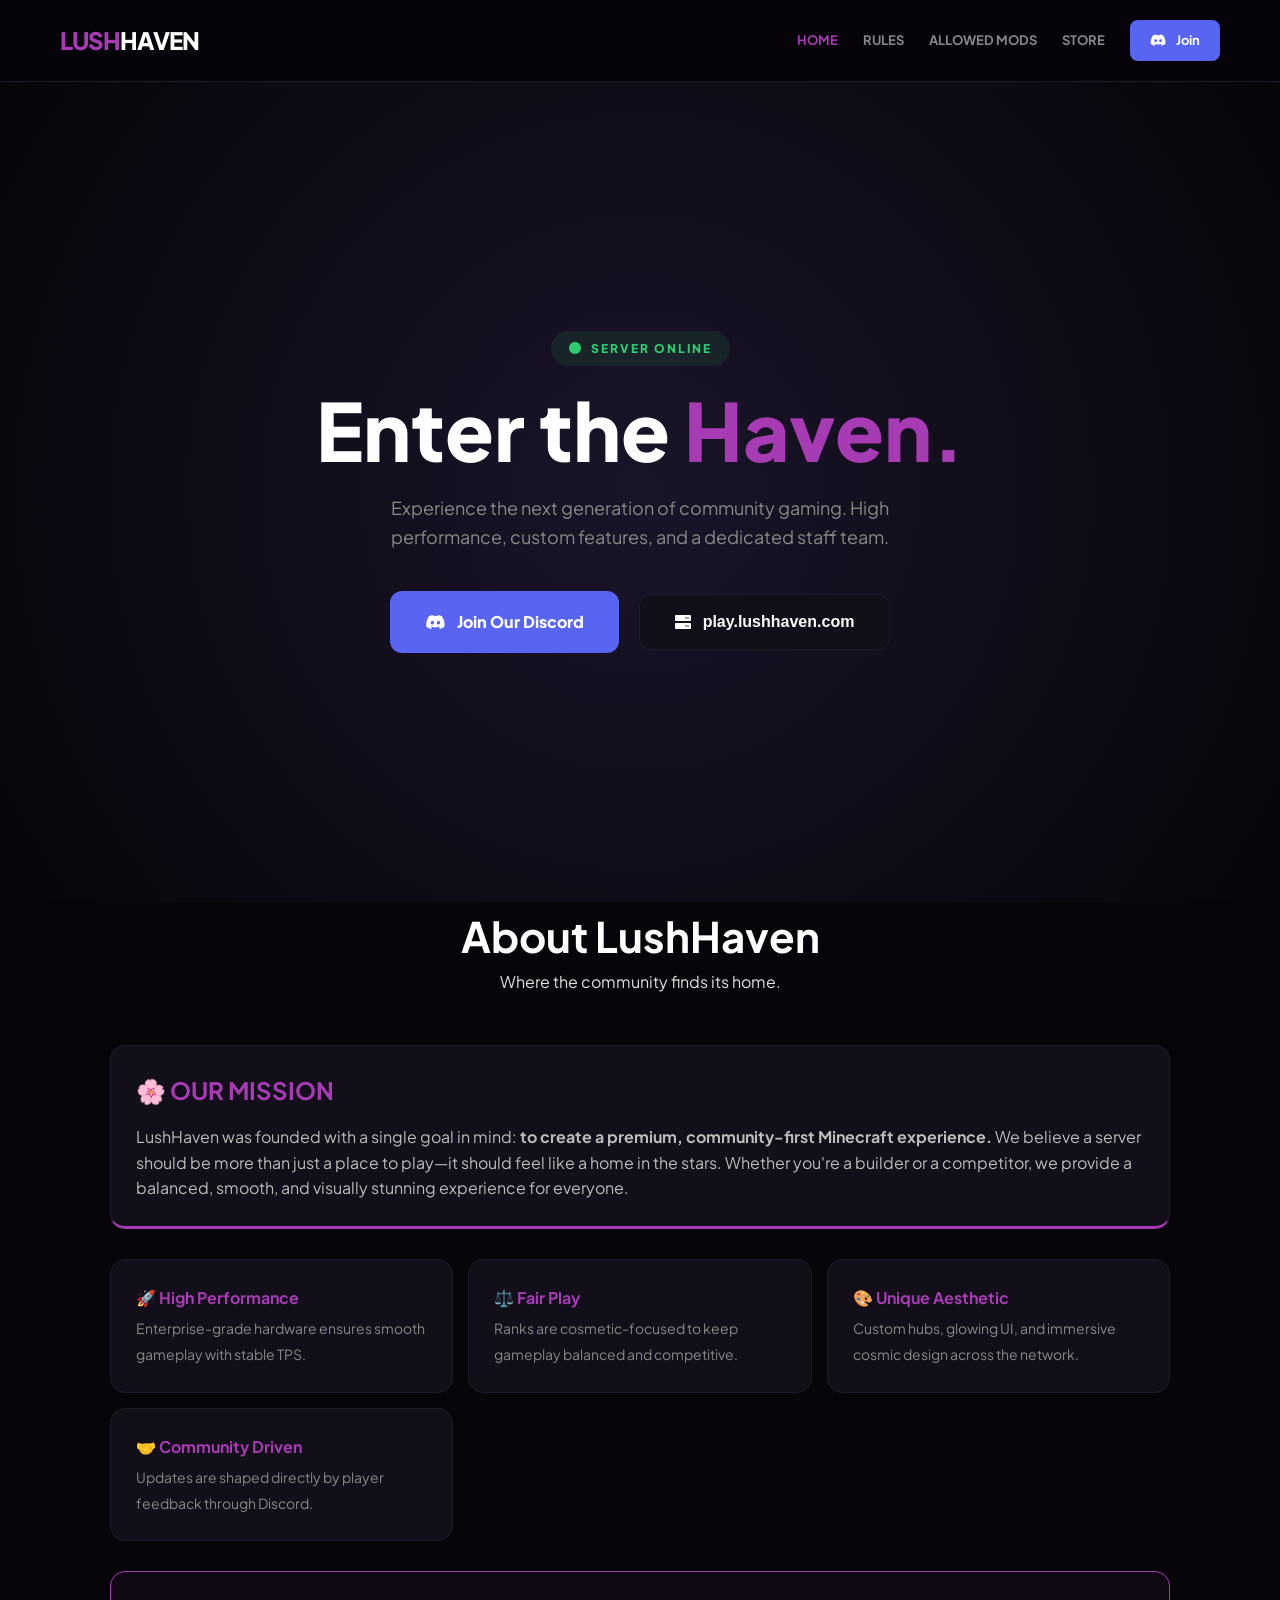
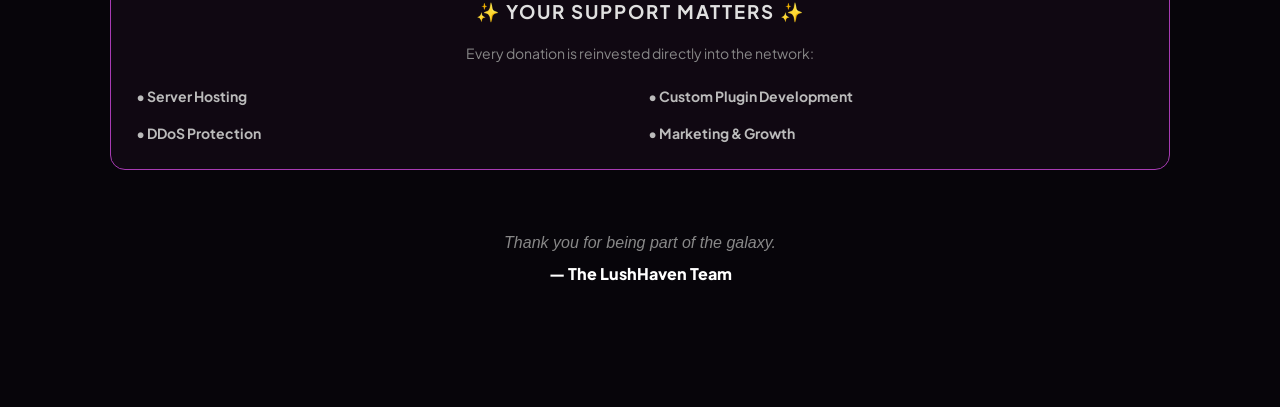
==== commit 239ff67d: "Update index.html" ====
--- a/index.html
+++ b/index.html
@@ -1,7 +1,3 @@
-I've integrated the "About" content into your homepage. Instead of just pasting the raw HTML (which had some inline styles that might clash), I converted it into a clean section below the Hero. This keeps the design consistent with your existing style.css while maintaining that professional cosmic look.
-
-Updated index.html
-HTML
 <!DOCTYPE html>
 <html lang="en">
 <head>
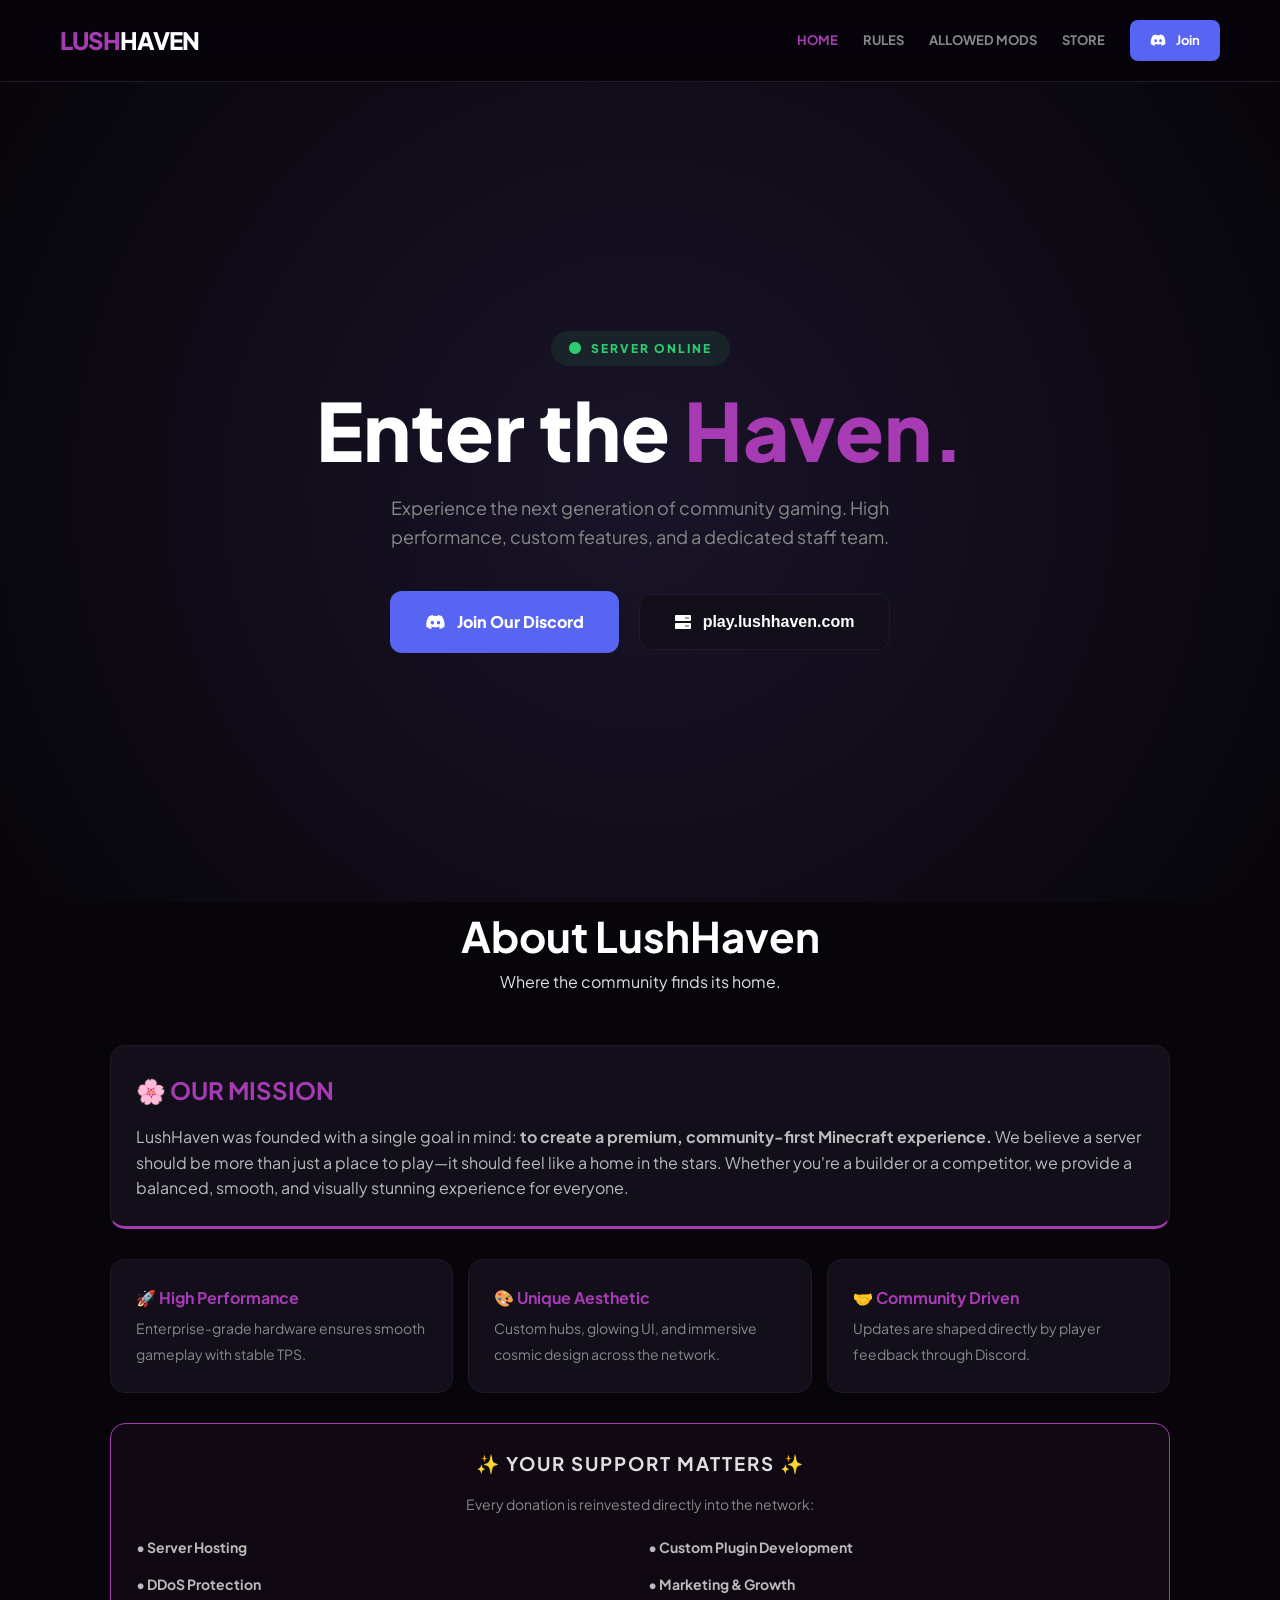
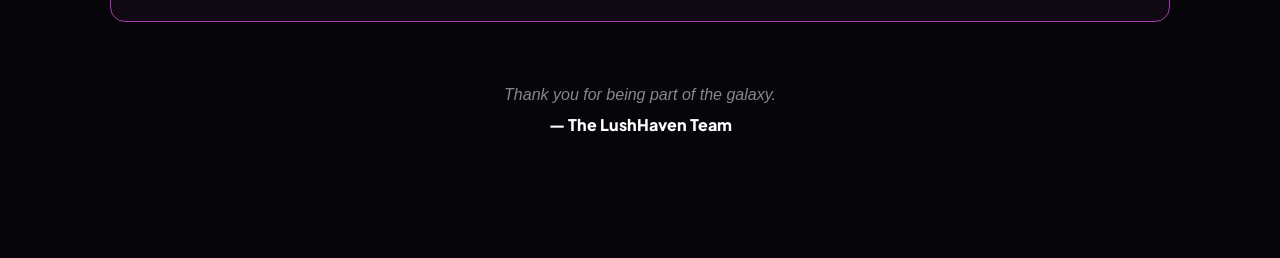
==== commit b72b3706: "Update index.html" ====
--- a/index.html
+++ b/index.html
@@ -59,10 +59,6 @@
             <span style="font-size: 14px; color: #888; font-weight: 400;">Enterprise-grade hardware ensures smooth gameplay with stable TPS.</span>
         </div>
         <div class="rule-node" style="cursor: default; text-align: left;">
-            <strong style="color: var(--accent); display: block; margin-bottom: 5px;">⚖️ Fair Play</strong>
-            <span style="font-size: 14px; color: #888; font-weight: 400;">Ranks are cosmetic-focused to keep gameplay balanced and competitive.</span>
-        </div>
-        <div class="rule-node" style="cursor: default; text-align: left;">
             <strong style="color: var(--accent); display: block; margin-bottom: 5px;">🎨 Unique Aesthetic</strong>
             <span style="font-size: 14px; color: #888; font-weight: 400;">Custom hubs, glowing UI, and immersive cosmic design across the network.</span>
         </div>
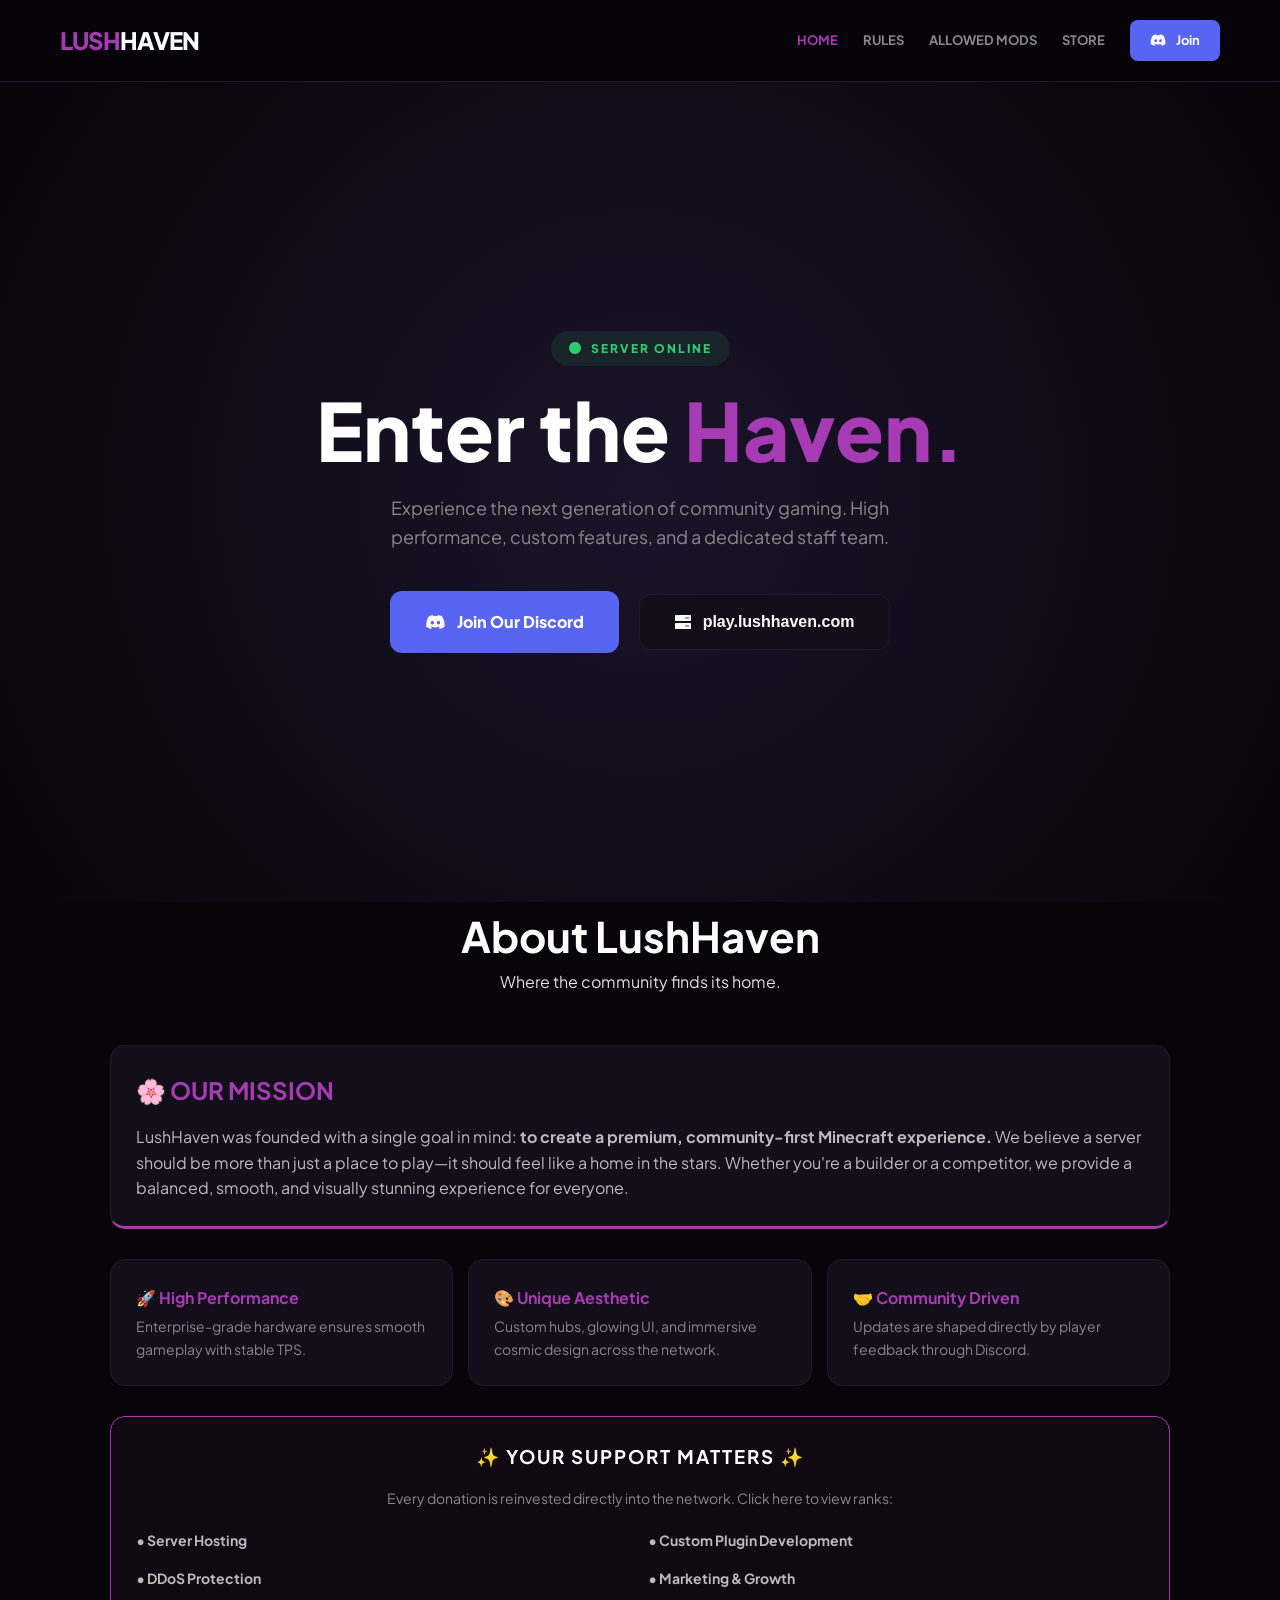
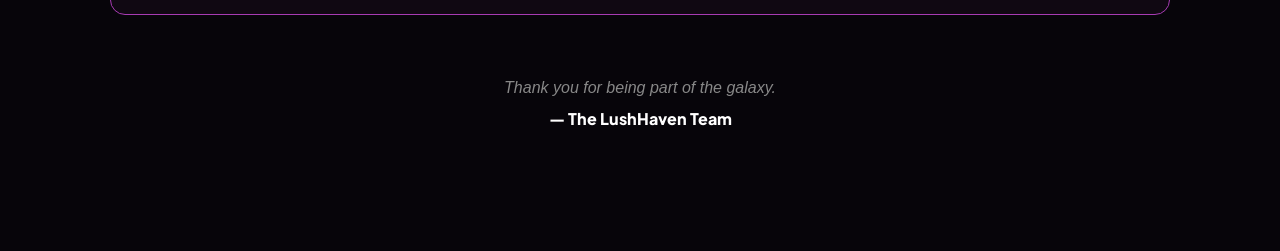
==== commit b7457c5a: "Update index.html" ====
--- a/index.html
+++ b/index.html
@@ -16,7 +16,7 @@
             <a href="index.html" class="active">Home</a>
             <a href="rules.html">Rules</a>
             <a href="mods.html">Allowed Mods</a>
-            <a href="https://lushhaven.tebex.io/">Store</a>
+            <a href="store.html">Store</a>
             <a href="https://discord.gg/uBe9tJNKxu" class="discord-btn-nav" target="_blank">
                 <i class="fab fa-discord"></i> Join
             </a>
@@ -68,16 +68,18 @@
         </div>
     </div>
 
-    <div class="rule-node" style="margin-top: 30px; cursor: default; background: rgba(167, 59, 179, 0.05); border: 1px solid var(--accent);">
-        <h3 style="text-transform: uppercase; letter-spacing: 2px; margin-bottom: 15px;">✨ Your Support Matters ✨</h3>
-        <p style="font-size: 14px; color: #888; margin-bottom: 20px; font-weight: 400;">Every donation is reinvested directly into the network:</p>
-        <div class="rule-grid" style="grid-template-columns: 1fr 1fr; border: none;">
-            <div style="font-size: 14px; color: #bbb; text-align: left;">• Server Hosting</div>
-            <div style="font-size: 14px; color: #bbb; text-align: left;">• Custom Plugin Development</div>
-            <div style="font-size: 14px; color: #bbb; text-align: left;">• DDoS Protection</div>
-            <div style="font-size: 14px; color: #bbb; text-align: left;">• Marketing & Growth</div>
+    <a href="store.html" style="text-decoration: none; display: block;">
+        <div class="rule-node" style="margin-top: 30px; cursor: pointer; background: rgba(167, 59, 179, 0.05); border: 1px solid var(--accent); transition: 0.3s;">
+            <h3 style="text-transform: uppercase; letter-spacing: 2px; margin-bottom: 15px; color: #fff;">✨ Your Support Matters ✨</h3>
+            <p style="font-size: 14px; color: #888; margin-bottom: 20px; font-weight: 400;">Every donation is reinvested directly into the network. Click here to view ranks:</p>
+            <div class="rule-grid" style="grid-template-columns: 1fr 1fr; border: none;">
+                <div style="font-size: 14px; color: #bbb; text-align: left;">• Server Hosting</div>
+                <div style="font-size: 14px; color: #bbb; text-align: left;">• Custom Plugin Development</div>
+                <div style="font-size: 14px; color: #bbb; text-align: left;">• DDoS Protection</div>
+                <div style="font-size: 14px; color: #bbb; text-align: left;">• Marketing & Growth</div>
+            </div>
         </div>
-    </div>
+    </a>
 
     <div style="text-align: center; margin-top: 60px; padding-bottom: 60px;">
         <p style="color: #888; font-style: italic;">Thank you for being part of the galaxy.</p>
--- a/style.css
+++ b/style.css
@@ -270,3 +270,33 @@
 .banner-label { font-size: 10px; font-weight: 900; opacity: 0.6; display: block; }
 .banner-steps { font-weight: 700; color: #fff; }
 .btn-close { background: var(--accent); color: #fff; border: none; padding: 12px 30px; border-radius: 8px; font-weight: 800; cursor: pointer; }
+/* Store Page Specific Enhancements */
+.rule-grid .rule-node {
+    display: flex;
+    flex-direction: column;
+    justify-content: space-between;
+    transition: transform 0.3s ease, border-color 0.3s ease;
+}
+
+.rule-grid .rule-node:hover {
+    transform: translateY(-5px);
+    border-color: var(--accent) !important;
+}
+
+.rule-grid .discord-btn-hero {
+    margin-top: auto; /* Pushes the button to the bottom if text lengths vary */
+    width: 100%;
+    text-align: center;
+    box-sizing: border-box;
+}
+
+/* Bullet points reset for the store list */
+.rule-node ul {
+    margin: 20px 0;
+    padding: 0;
+}
+
+.rule-node li {
+    margin-bottom: 8px;
+    list-style: none;
+}
